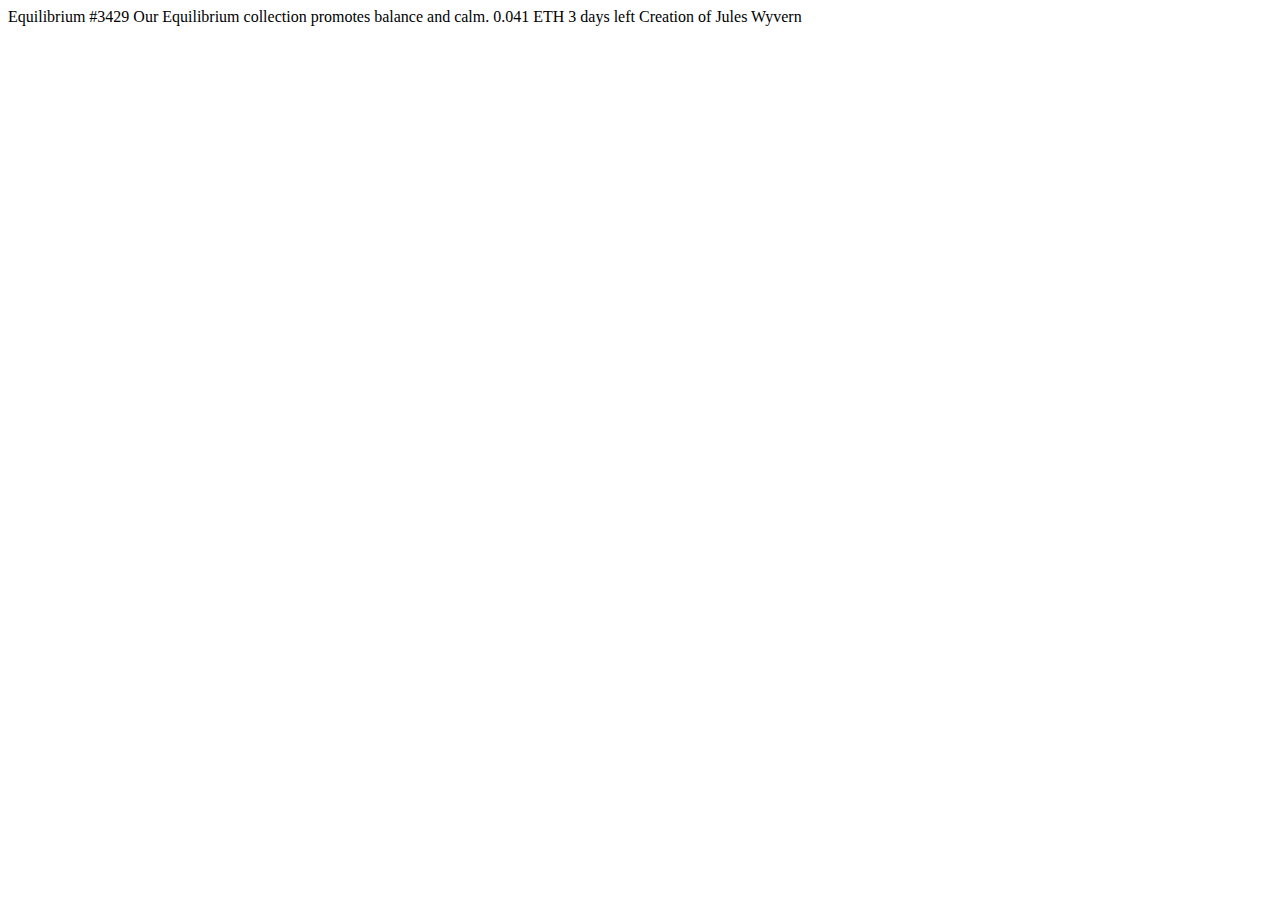
==== nft-preview-card-component-main/index.html @ 8b5d243d "att" ====
<!DOCTYPE html>
<html lang="pt-br">
<head>
  <meta charset="UTF-8">
  <meta name="viewport" content="width=device-width, initial-scale=1.0"> 
  <link rel="icon" type="image/png" sizes="32x32" href="./images/favicon-32x32.png">
  
  <title>Frontend Mentor | NFT preview card component</title>
</head>
<body>

  Equilibrium #3429

  Our Equilibrium collection promotes balance and calm.

  0.041 ETH
  3 days left
  
  Creation of Jules Wyvern

</body>
</html>
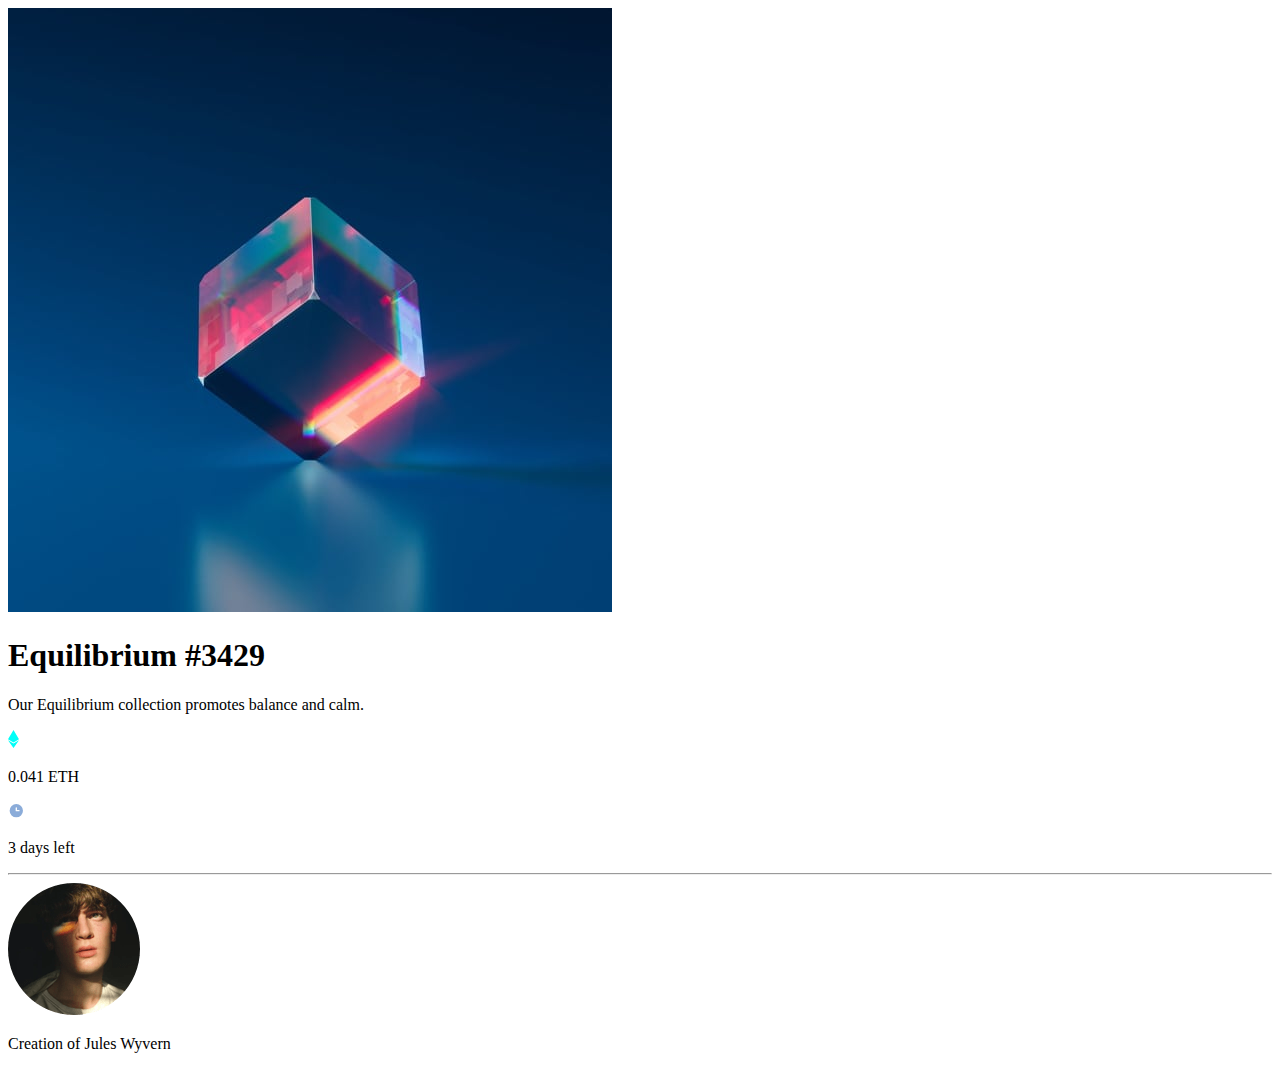
==== commit abe8282e: "patch" ====
--- a/nft-preview-card-component-main/index.html
+++ b/nft-preview-card-component-main/index.html
@@ -1,22 +1,40 @@
 <!DOCTYPE html>
 <html lang="pt-br">
+
 <head>
   <meta charset="UTF-8">
-  <meta name="viewport" content="width=device-width, initial-scale=1.0"> 
+  <meta name="viewport" content="width=device-width, initial-scale=1.0">
+  <link rel="preconnect" href="https://fonts.googleapis.com">
+  <link rel="preconnect" href="https://fonts.gstatic.com" crossorigin>
+  <link href="https://fonts.googleapis.com/css2?family=Outfit:wght@300;400;600&display=swap" rel="stylesheet">
   <link rel="icon" type="image/png" sizes="32x32" href="./images/favicon-32x32.png">
-  
+  <link rel="stylesheet" href="/style/style.css">
   <title>Frontend Mentor | NFT preview card component</title>
 </head>
+
 <body>
 
-  Equilibrium #3429
-
-  Our Equilibrium collection promotes balance and calm.
-
-  0.041 ETH
-  3 days left
-  
-  Creation of Jules Wyvern
+  <div class="card">
+    <img class="img-card" src="images/image-equilibrium.jpg" alt="Equilibrium">
+    <h1 class="name">Equilibrium #3429</h1>
+    <p class="info">Our Equilibrium collection promotes balance and calm.</p>
+    <div class="value-time">
+      <div class="value">
+        <img class="img-value" src="images/icon-ethereum.svg" alt="logo">
+        <p class="price-value" >0.041 ETH</p>
+      </div>
+      <div class="time">
+        <img class="img-time" src="images/icon-clock.svg" alt="">
+        <p class="days">3 days left</p>
+      </div>
+    </div>
+    <hr class="line" >
+    <div class="creator" >
+      <img class="avatar" src="images/image-avatar.png" alt="creator">
+      <p>Creation of <span>Jules Wyvern</span></p>
+    </div>
+  </div>
 
 </body>
+
 </html>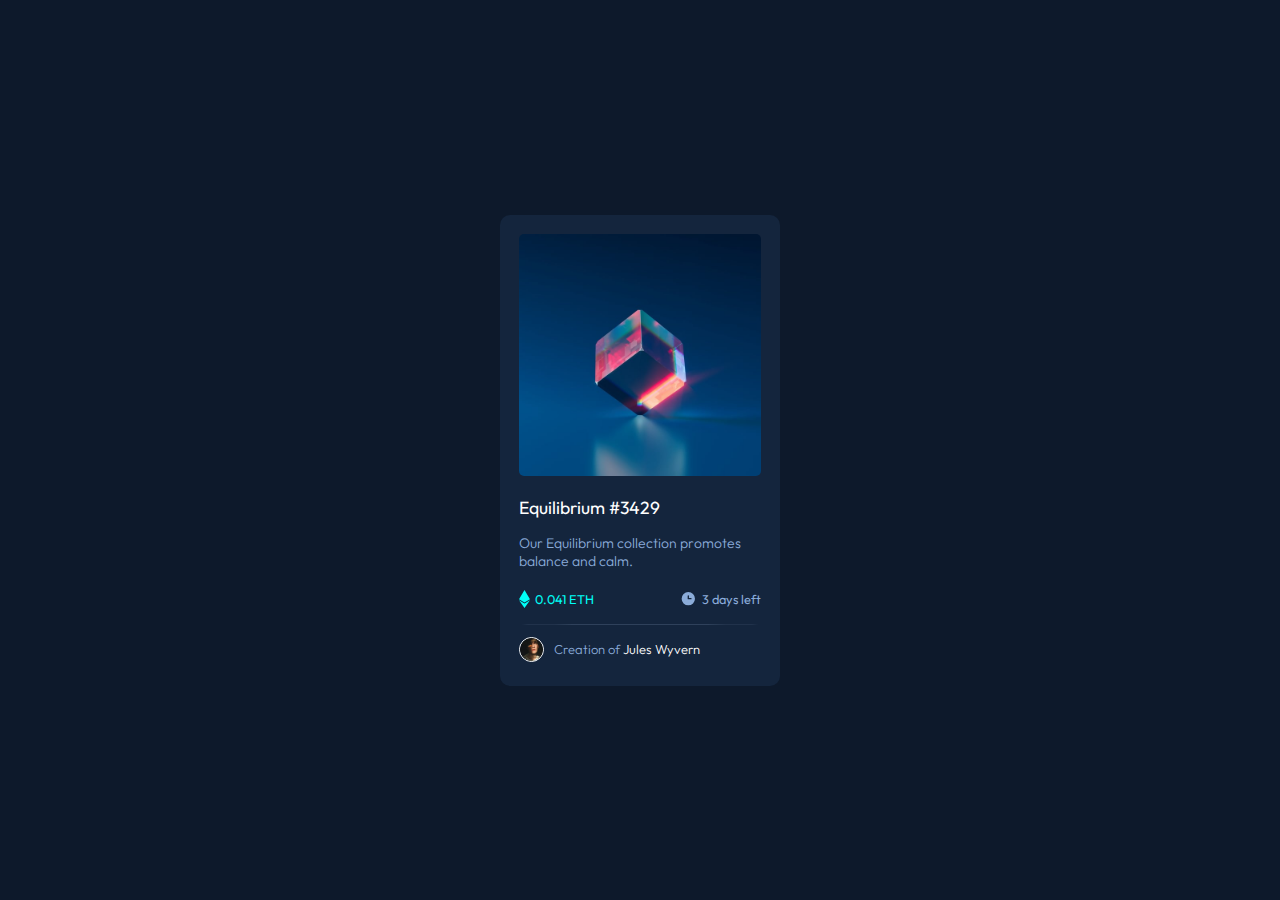
==== commit 67d86c4d: "fix" ====
--- a/nft-preview-card-component-main/index.html
+++ b/nft-preview-card-component-main/index.html
@@ -8,7 +8,7 @@
   <link rel="preconnect" href="https://fonts.gstatic.com" crossorigin>
   <link href="https://fonts.googleapis.com/css2?family=Outfit:wght@300;400;600&display=swap" rel="stylesheet">
   <link rel="icon" type="image/png" sizes="32x32" href="./images/favicon-32x32.png">
-  <link rel="stylesheet" href="/style/style.css">
+  <link rel="stylesheet" href="style/style.css">
   <title>Frontend Mentor | NFT preview card component</title>
 </head>
 
--- a/nft-preview-card-component-main/style/style.css
+++ b/nft-preview-card-component-main/style/style.css
@@ -0,0 +1,99 @@
+* {
+  margin: 0;
+  padding: 0;
+  box-sizing: border-box;
+}
+
+body {
+  display: flex;
+  justify-content: center;
+  align-items: center;
+  min-height: 100vh;
+  font-family: "Outfit", sans-serif;
+  background-color: hsl(217deg, 54%, 11%);
+}
+
+.card {
+  display: flex;
+  flex-direction: column;
+  background-color: hsl(216deg, 50%, 16%);
+  max-width: 280px;
+  padding: 19px;
+  border-radius: 10px;
+}
+
+.img-card {
+  width: 100%;
+  display: flex;
+  margin: auto auto;
+  border-radius: 5px;
+  margin-bottom: 20px;
+}
+
+.name {
+  color: hsl(0deg, 0%, 100%);
+  font-size: 1.1em;
+  font-weight: 400;
+  margin-bottom: 15px;
+}
+
+.info {
+  color: hsl(215deg, 51%, 70%);
+  margin-bottom: 20px;
+  font-weight: 300;
+  font-size: 14px;
+}
+
+.value-time {
+  display: flex;
+  justify-content: space-between;
+  font-size: 0.8em;
+  margin-bottom: 16px;
+}
+
+.value, .time {
+  display: flex;
+  align-items: center;
+}
+
+.img-value, .img-time {
+  margin-right: 5px;
+}
+
+.price-value {
+  color: hsl(178deg, 100%, 50%);
+  font-weight: 400;
+}
+
+.days {
+  color: hsl(215deg, 51%, 70%);
+  font-weight: 400;
+}
+
+.line {
+  border: none;
+  background-color: hsl(215deg, 32%, 27%);
+  height: 1px;
+  border-radius: 100%;
+  margin-bottom: 12px;
+}
+
+.creator {
+  display: flex;
+  align-items: center;
+  color: hsl(215deg, 51%, 70%);
+  margin-bottom: 5px;
+}
+.creator .avatar {
+  width: 25px;
+  border: 1px solid white;
+  border-radius: 50%;
+  margin-right: 10px;
+}
+.creator span {
+  color: hsl(0deg, 0%, 100%);
+}
+.creator p {
+  font-size: 13px;
+  font-weight: 300;
+}/*# sourceMappingURL=style.css.map */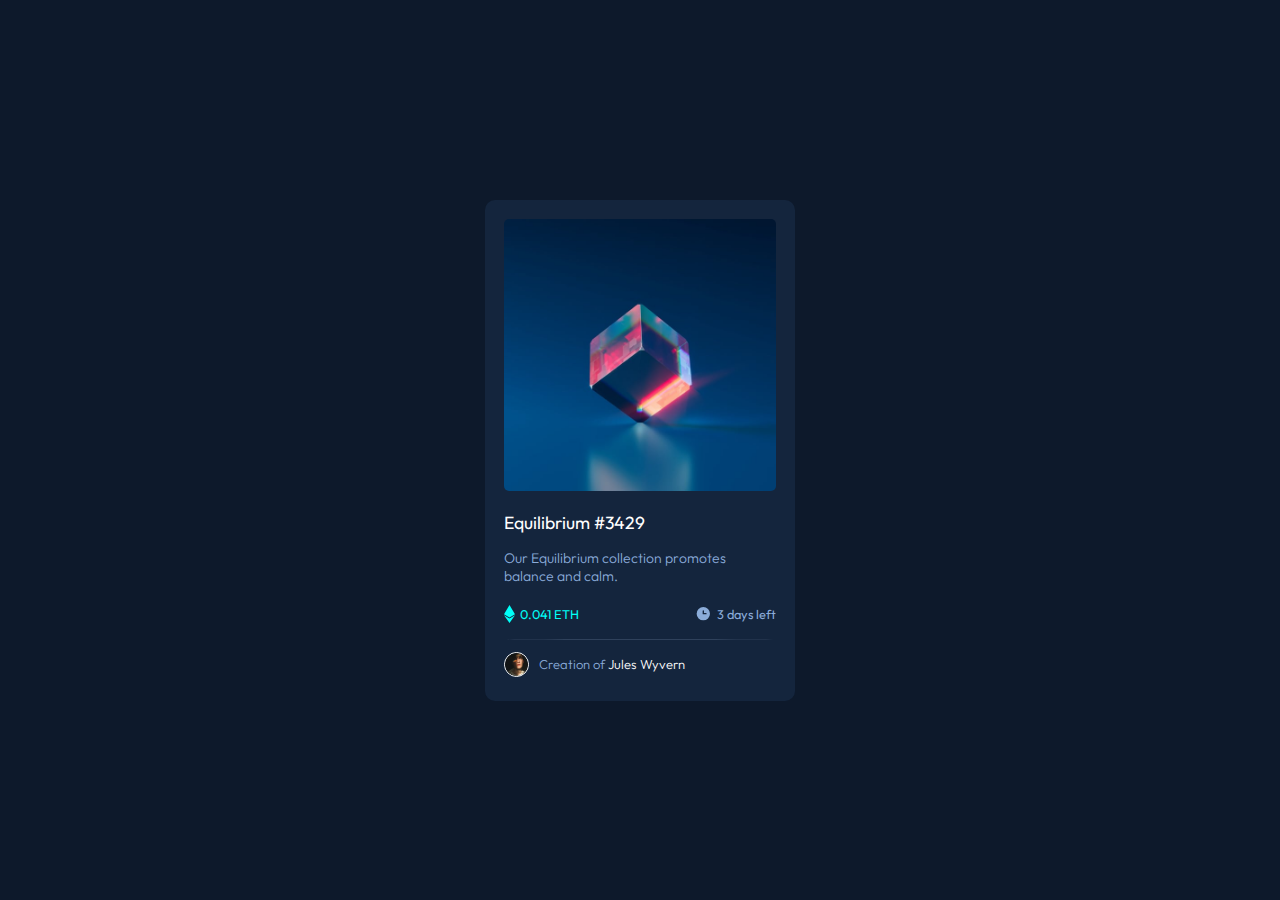
==== commit c3850854: "add overlay" ====
--- a/nft-preview-card-component-main/index.html
+++ b/nft-preview-card-component-main/index.html
@@ -1,5 +1,5 @@
 <!DOCTYPE html>
-<html lang="pt-br">
+<html lang="en">
 
 <head>
   <meta charset="UTF-8">
@@ -14,8 +14,13 @@
 
 <body>
 
-  <div class="card">
-    <img class="img-card" src="images/image-equilibrium.jpg" alt="Equilibrium">
+  <main class="card">
+    <div class="card__image_top">
+      <img class="card__main-image" src="images\image-equilibrium.jpg" alt="Image Equilibrium">
+      <div class="card_image_overlay">
+        <img src="images\icon-view.svg" alt="">
+      </div>
+    </div>
     <h1 class="name">Equilibrium #3429</h1>
     <p class="info">Our Equilibrium collection promotes balance and calm.</p>
     <div class="value-time">
@@ -33,7 +38,7 @@
       <img class="avatar" src="images/image-avatar.png" alt="creator">
       <p>Creation of <span>Jules Wyvern</span></p>
     </div>
-  </div>
+  </main>
 
 </body>
 
--- a/nft-preview-card-component-main/style/style.css
+++ b/nft-preview-card-component-main/style/style.css
@@ -17,12 +17,16 @@
   display: flex;
   flex-direction: column;
   background-color: hsl(216deg, 50%, 16%);
-  max-width: 280px;
+  max-width: 310px;
   padding: 19px;
   border-radius: 10px;
 }
 
-.img-card {
+.card__image_top {
+  position: relative;
+}
+
+.card__main-image {
   width: 100%;
   display: flex;
   margin: auto auto;
@@ -30,11 +34,37 @@
   margin-bottom: 20px;
 }
 
+.card_image_overlay {
+  position: absolute;
+  left: 0;
+  top: 0;
+  height: 92.5%;
+  width: 100%;
+  background-color: hsla(178deg, 100%, 50%, 0.5);
+  display: none;
+  border-radius: 5px;
+}
+
+.card_image_overlay img {
+  position: absolute;
+  top: 43%;
+  left: 43%;
+}
+
+.card__image_top:hover .card_image_overlay {
+  cursor: pointer;
+  display: block;
+}
+
 .name {
   color: hsl(0deg, 0%, 100%);
   font-size: 1.1em;
   font-weight: 400;
   margin-bottom: 15px;
+}
+.name:hover {
+  color: hsl(178deg, 100%, 50%);
+  cursor: pointer;
 }
 
 .info {
@@ -93,6 +123,10 @@
 .creator span {
   color: hsl(0deg, 0%, 100%);
 }
+.creator span:hover {
+  color: hsl(178deg, 100%, 50%);
+  cursor: pointer;
+}
 .creator p {
   font-size: 13px;
   font-weight: 300;
